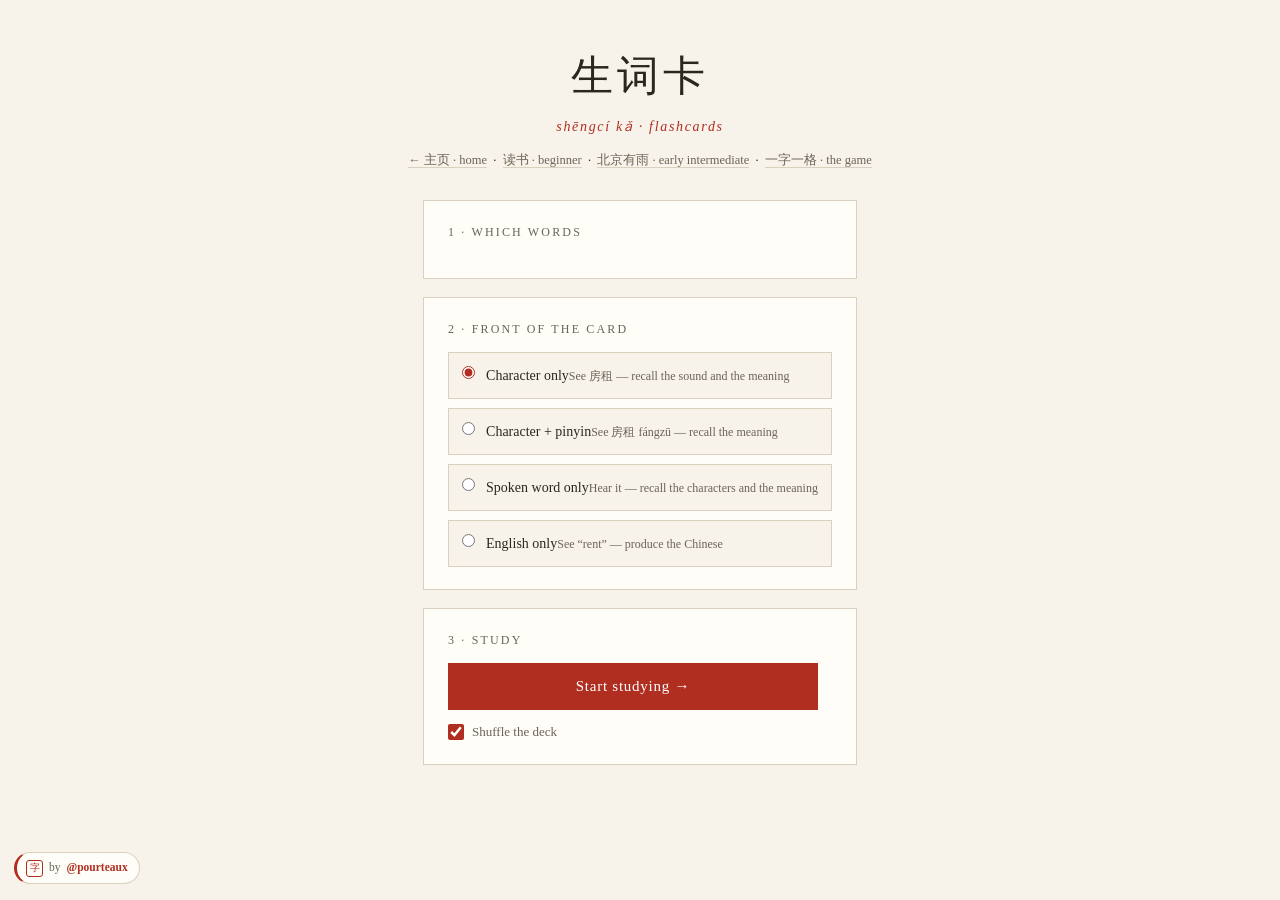
==== cards-template.html @ 90a9c05f "Add CLAUDE.md and missing source files; remove stale pages" ====
<!DOCTYPE html>
<html lang="zh-CN">
<head>
<meta charset="UTF-8">
<meta name="viewport" content="width=device-width, initial-scale=1.0">
<meta name="color-scheme" content="only light">
<meta name="theme-color" content="#f7f3ea">
<title>生词卡 · Flashcards — 一字一世界</title>
<meta name="description" content="Flashcards for the 1,000 essential words of modern Chinese life. Filter by level or starred words, and choose what goes on the front of the card.">
<link rel="icon" href="favicon.ico" sizes="any">
<link rel="icon" type="image/png" sizes="32x32" href="favicon-32x32.png">
<link rel="apple-touch-icon" sizes="180x180" href="apple-touch-icon.png">
<style>
:root{
  color-scheme: only light;
  --paper:#f7f3ea; --paper-deep:#efe9db; --ink:#2b2620; --ink-soft:#6b6357;
  --seal:#b02e20; --seal-soft:#c9553f; --jade:#3e6b5a; --jade-soft:#5d8a77; --indigo:#3d4d6b;
  --line:#d9d0bf; --card:#fffdf8; --gold:#e0a92b;
}
*{margin:0;padding:0;box-sizing:border-box}
html{background:#f7f3ea !important}
body{
  background:#f7f3ea !important; color:#2b2620 !important;
  font-family:Georgia,'Times New Roman',serif; line-height:1.55;
  min-height:100vh; display:flex; flex-direction:column;
}
.hanzi{font-family:'Kaiti SC','KaiTi','STKaiti','Kaiti TC','Noto Serif SC',serif}

header{max-width:760px;margin:0 auto;padding:44px 22px 4px;text-align:center}
h1{font-size:clamp(30px,6vw,42px);font-weight:400;letter-spacing:.1em}
.brand-pinyin{display:block;color:var(--seal);font-style:italic;font-size:14px;letter-spacing:.12em;margin-top:7px}
.navlinks{margin-top:13px;font-size:12.5px}
.navlinks a{color:var(--ink-soft);text-decoration:none;border-bottom:1px solid var(--line)}
.navlinks a:hover{color:var(--seal);border-color:var(--seal)}

/* ---------- setup ---------- */
#setup{max-width:620px;margin:0 auto;padding:26px 22px 60px}
.panel{background:var(--card);border:1px solid var(--line);padding:22px 24px;margin-bottom:18px}
.panel h2{font-size:12px;letter-spacing:.18em;text-transform:uppercase;color:var(--ink-soft);font-weight:400;margin-bottom:14px}
.chips{display:flex;flex-wrap:wrap;gap:8px}
.chip{
  font-family:inherit;font-size:13px;cursor:pointer;padding:8px 14px;
  background:var(--paper);border:1px solid var(--line);color:var(--ink);transition:all .13s;
  display:flex;align-items:center;gap:7px;
}
.chip:hover{border-color:var(--seal-soft);color:var(--seal)}
.chip.on{background:var(--seal);border-color:var(--seal);color:#fff}
.chip .n{font-size:11px;opacity:.7}
.chip.gold.on{background:var(--gold);border-color:var(--gold)}
.chip:disabled{opacity:.4;cursor:default}
.chip:disabled:hover{border-color:var(--line);color:var(--ink)}

.opt{display:flex;flex-direction:column;gap:9px}
.opt label{
  display:flex;align-items:flex-start;gap:11px;cursor:pointer;padding:10px 13px;
  border:1px solid var(--line);background:var(--paper);transition:all .13s;
}
.opt label:hover{border-color:var(--seal-soft)}
.opt label.on{border-color:var(--seal);background:#fbeeec}
.opt input{margin-top:3px;accent-color:var(--seal);flex:none}
.opt .lab{font-size:14px}
.opt .sub{font-size:12px;color:var(--ink-soft);margin-top:2px}

.startrow{display:flex;align-items:center;gap:14px;flex-wrap:wrap}
#startBtn{
  flex:1;min-width:200px;background:var(--seal);color:#fff;border:none;font-family:inherit;
  font-size:15px;letter-spacing:.05em;padding:15px 20px;cursor:pointer;transition:background .14s;
}
#startBtn:hover{background:var(--seal-soft)}
#startBtn:disabled{background:var(--line);color:var(--ink-soft);cursor:default}
#deckCount{font-size:13px;color:var(--ink-soft)}
#deckCount b{color:var(--seal);font-size:17px}
.shufflerow{display:flex;align-items:center;gap:8px;font-size:13px;color:var(--ink-soft);margin-top:12px}
.shufflerow input{accent-color:var(--seal);width:16px;height:16px}

/* ---------- study ---------- */
#study{display:none;flex:1;flex-direction:column;padding:14px 20px 30px}
#study.on{display:flex}
.studybar{
  max-width:620px;width:100%;margin:0 auto 16px;display:flex;align-items:center;
  justify-content:space-between;gap:12px;font-size:12px;color:var(--ink-soft);
}
.studybar .prog{letter-spacing:.1em;text-transform:uppercase}
.studybar .prog b{color:var(--seal);font-size:15px;letter-spacing:0}
.studybar button{
  font-family:inherit;font-size:12px;background:none;border:1px solid var(--line);
  color:var(--ink-soft);padding:6px 12px;cursor:pointer;transition:all .13s;
}
.studybar button:hover{border-color:var(--seal);color:var(--seal)}
.pbar{max-width:620px;width:100%;margin:0 auto 22px;height:3px;background:var(--paper-deep)}
.pbar span{display:block;height:100%;background:var(--seal);width:0;transition:width .25s}

.cardwrap{flex:1;display:flex;align-items:center;justify-content:center;padding:4px 0 20px}
.flashcard{
  width:min(560px,100%);min-height:min(380px,52vh);
  background:var(--card);border:1px solid var(--line);border-top:3px solid var(--seal);
  box-shadow:0 10px 34px rgba(43,38,32,.13);
  display:flex;flex-direction:column;align-items:center;justify-content:center;
  padding:34px 30px;cursor:pointer;position:relative;text-align:center;
}
.flashcard.flipped{border-top-color:var(--jade)}
.flashcard .side-tag{
  position:absolute;top:12px;left:16px;font-size:9.5px;letter-spacing:.16em;
  text-transform:uppercase;color:#b0a795;
}
.flashcard .star{
  position:absolute;top:10px;right:12px;
  width:32px;height:32px;border-radius:50%;border:1px solid var(--line);
  background:var(--card);color:#c3b9a5;cursor:pointer;font-size:14px;
  display:flex;align-items:center;justify-content:center;transition:all .12s;padding:0;
}
.flashcard .star:hover{border-color:var(--gold);color:var(--gold);background:#fdf6e6}
.flashcard .star.on{background:var(--gold);border-color:var(--gold);color:#fff}

.fc-hz{font-size:clamp(56px,15vw,104px);line-height:1.15;letter-spacing:.04em}
.fc-py{color:var(--seal);font-style:italic;font-size:clamp(19px,4vw,26px);margin-top:12px}
.fc-def{font-size:clamp(17px,3.4vw,21px);color:var(--ink);margin-top:16px;max-width:34ch}
.fc-lv{font-size:10px;letter-spacing:.14em;text-transform:uppercase;color:#b0a795;margin-top:16px}
.fc-audio{
  width:88px;height:88px;border-radius:50%;border:2px solid var(--seal-soft);
  background:var(--card);color:var(--seal);cursor:pointer;font-size:34px;
  display:flex;align-items:center;justify-content:center;transition:all .14s;padding:0;
}
.fc-audio:hover{background:var(--seal);color:#fff}
.fc-hint{font-size:12.5px;color:var(--ink-soft);font-style:italic;margin-top:22px}
.fc-replay{
  margin-top:14px;font-family:inherit;font-size:12.5px;background:var(--card);
  border:1px solid var(--line);color:var(--seal);padding:7px 14px;cursor:pointer;transition:all .13s;
}
.fc-replay:hover{background:var(--seal);color:#fff;border-color:var(--seal)}

.answers{max-width:560px;width:100%;margin:0 auto;display:flex;gap:10px}
.answers button{
  flex:1;font-family:inherit;font-size:14px;padding:14px 12px;border:none;cursor:pointer;transition:all .13s;
}
.answers .again{background:var(--card);color:var(--seal);border:1px solid var(--seal-soft) !important}
.answers .again:hover{background:var(--seal);color:#fff}
.answers .got{background:var(--jade);color:#fff}
.answers .got:hover{background:var(--jade-soft)}
.answers .kb{display:block;font-size:10px;opacity:.75;margin-top:2px;letter-spacing:.06em}
.answers.hidden{visibility:hidden}

/* ---------- done ---------- */
#done{display:none;max-width:520px;margin:40px auto;padding:0 22px;text-align:center}
#done.on{display:block}
#done .seal{width:80px;height:80px;border:3px solid var(--jade);color:var(--jade);
  display:flex;align-items:center;justify-content:center;font-size:34px;margin:0 auto 18px}
#done h2{font-weight:400;font-size:26px;letter-spacing:.08em;margin-bottom:6px}
#done .sub{color:var(--ink-soft);font-size:13.5px;font-style:italic;margin-bottom:22px}
#done .stats{display:flex;gap:12px;margin-bottom:24px}
#done .stat{flex:1;padding:14px 8px;background:var(--card);border:1px solid var(--line)}
#done .stat b{display:block;font-size:24px;color:var(--jade);line-height:1}
#done .stat span{font-size:9.5px;letter-spacing:.1em;text-transform:uppercase;color:var(--ink-soft)}
#done .acts{display:flex;gap:10px;flex-wrap:wrap;justify-content:center}
#done button{font-family:inherit;font-size:13.5px;padding:11px 20px;cursor:pointer;border:none}
#againBtn{background:var(--seal);color:#fff}
#missedBtn{background:var(--gold);color:#fff}
#newDeckBtn{background:var(--card);color:var(--ink-soft);border:1px solid var(--line) !important}

#credit-badge{
  position:fixed;left:14px;bottom:16px;z-index:52;
  display:flex;align-items:center;gap:6px;padding:6px 11px 6px 9px;
  background:var(--card);border:1px solid var(--line);border-left:3px solid var(--seal);
  border-radius:20px;font-size:11.5px;color:var(--ink-soft);text-decoration:none;
}
#credit-badge .cb-seal{width:17px;height:17px;flex:none;border:1.5px solid var(--seal);color:var(--seal);border-radius:3px;display:flex;align-items:center;justify-content:center;font-size:10px}
#credit-badge b{color:var(--seal)}
@media (max-width:700px){ #credit-badge{display:none} }
.no-tts .needs-tts{display:none}
</style>
</head>
<body>

<header>
  <h1 class="hanzi">生词卡</h1>
  <span class="brand-pinyin">shēngcí kǎ · flashcards</span>
  <p class="navlinks">
    <a href="index.html">← 主页 · home</a> &nbsp;·&nbsp;
    <a href="read.html">读书 · beginner</a> &nbsp;·&nbsp;
    <a href="intermediate.html">北京有雨 · early intermediate</a> &nbsp;·&nbsp;
    <a href="game.html">一字一格 · the game</a>
  </p>
</header>

<!-- ================= SETUP ================= -->
<div id="setup">
  <div class="panel">
    <h2>1 · Which words</h2>
    <div class="chips" id="filterChips"></div>
  </div>

  <div class="panel">
    <h2>2 · Front of the card</h2>
    <div class="opt" id="frontOpts">
      <label data-mode="hz"><input type="radio" name="front" value="hz" checked>
        <span><span class="lab">Character only</span><span class="sub">See 房租 — recall the sound and the meaning</span></span></label>
      <label data-mode="hzpy"><input type="radio" name="front" value="hzpy">
        <span><span class="lab">Character + pinyin</span><span class="sub">See 房租 fángzū — recall the meaning</span></span></label>
      <label data-mode="audio" class="needs-tts"><input type="radio" name="front" value="audio">
        <span><span class="lab">Spoken word only</span><span class="sub">Hear it — recall the characters and the meaning</span></span></label>
      <label data-mode="en"><input type="radio" name="front" value="en">
        <span><span class="lab">English only</span><span class="sub">See “rent” — produce the Chinese</span></span></label>
    </div>
  </div>

  <div class="panel">
    <h2>3 · Study</h2>
    <div class="startrow">
      <button id="startBtn">Start studying →</button>
      <span id="deckCount"></span>
    </div>
    <div class="shufflerow"><input type="checkbox" id="shuffleChk" checked><label for="shuffleChk">Shuffle the deck</label></div>
  </div>
</div>

<!-- ================= STUDY ================= -->
<div id="study">
  <div class="studybar">
    <span class="prog"><b id="pNow">0</b> / <span id="pTotal">0</span> &nbsp;·&nbsp; <span id="pGot">0</span> got it</span>
    <button id="quitBtn">✕ End session</button>
  </div>
  <div class="pbar"><span id="pFill"></span></div>

  <div class="cardwrap">
    <div class="flashcard" id="card">
      <span class="side-tag" id="sideTag">Front</span>
      <button class="star" id="cardStar" aria-label="Star this word">★</button>
      <div id="cardBody"></div>
    </div>
  </div>

  <div class="answers hidden" id="answers">
    <button class="again" id="againCard">✗ 还不会<span class="kb">not yet · ␣</span></button>
    <button class="got" id="gotCard">✓ 会了<span class="kb">got it · ↵</span></button>
  </div>
</div>

<!-- ================= DONE ================= -->
<div id="done">
  <div class="seal hanzi">完</div>
  <h2 class="hanzi">这一轮完了</h2>
  <div class="sub">zhè yì lún wán le — round complete</div>
  <div class="stats">
    <div class="stat"><b id="dGot">0</b><span>got it</span></div>
    <div class="stat"><b id="dMissed">0</b><span>not yet</span></div>
    <div class="stat"><b id="dStarred">0</b><span>starred</span></div>
  </div>
  <div class="acts">
    <button id="missedBtn">Drill the ones I missed</button>
    <button id="againBtn">Same deck again</button>
    <button id="newDeckBtn">Choose different words</button>
  </div>
</div>

<a id="credit-badge" href="https://x.com/pourteaux" target="_blank" rel="noopener">
  <span class="cb-seal hanzi">字</span> by <b>@pourteaux</b>
</a>

<script>
__DATA__
</script>
<script>
__STORE__
</script>
<script>
(function(){
const $=s=>document.querySelector(s);

/* ---------- audio ---------- */
let ttsVoices=[];
let ttsRate=parseFloat(localStorage.getItem('manmandu-rate')||'0.92')||0.92;
let ttsVoiceName=null;
try{ ttsVoiceName=localStorage.getItem('manmandu-voice-name'); }catch(e){}
function voiceScore(v){
  let s=0; const lang=(v.lang||'').toLowerCase();
  if(lang.startsWith('zh')) s+=100; else return -1;
  if(lang==='zh-cn') s+=20;
  if(!v.localService) s+=15;
  if(/google/i.test(v.name)) s+=12;
  if(/neural|natural|enhanced|premium|online|wavenet/i.test(v.name)) s+=10;
  return s;
}
function bestVoices(){ return ttsVoices.map(v=>({v,s:voiceScore(v)})).filter(x=>x.s>=0).sort((a,b)=>b.s-a.s).map(x=>x.v); }
function loadVoices(){ try{ ttsVoices=window.speechSynthesis.getVoices()||[]; }catch(e){} }
if('speechSynthesis' in window){ loadVoices(); window.speechSynthesis.onvoiceschanged=loadVoices; }
else{ document.documentElement.classList.add('no-tts'); }
function speak(text){
  if(!text || !('speechSynthesis' in window)) return;
  try{ window.speechSynthesis.cancel(); }catch(e){}
  try{
    const u=new SpeechSynthesisUtterance(text);
    u.lang='zh-CN'; u.rate=ttsRate;
    try{
      const chosen=ttsVoices.find(v=>v.name===ttsVoiceName);
      const v=chosen || bestVoices()[0] || ttsVoices.find(v=>v.lang && v.lang.toLowerCase().startsWith('zh'));
      if(v) u.voice=v;
    }catch(e){}
    window.speechSynthesis.speak(u);
  }catch(e){}
}

/* ---------- filters ---------- */
const ALL=Object.keys(VOCAB).filter(w=>VOCAB[w].l!=='name');
const FILTERS=[
  {id:'all',    label:'All words',   test:w=>true},
  {id:'HSK 1',  label:'HSK 1',       test:w=>VOCAB[w].l==='HSK 1'||VOCAB[w].l==='bonus'},
  {id:'HSK 2',  label:'HSK 2',       test:w=>VOCAB[w].l==='HSK 2'},
  {id:'HSK 3',  label:'HSK 3',       test:w=>VOCAB[w].l==='HSK 3'},
  {id:'essential', label:'Essentials', test:w=>VOCAB[w].l==='essential'},
  {id:'starred', label:'★ Starred',  test:w=>YZYG.isStarred(w), gold:true},
  {id:'seen',   label:'Words I’ve read', test:w=>YZYG.isSeen(w)},
  {id:'unknown',label:'Not yet known',   test:w=>!YZYG.isKnown(w)}
];
let activeFilter='all';

function deckFor(id){
  const f=FILTERS.find(x=>x.id===id);
  return ALL.filter(f.test);
}
function renderChips(){
  const box=$('#filterChips');
  box.innerHTML=FILTERS.map(f=>{
    const n=deckFor(f.id).length;
    return `<button class="chip${f.gold?' gold':''}${activeFilter===f.id?' on':''}" data-f="${f.id}"${n?'':' disabled'}>`+
           `${f.label}<span class="n">${n}</span></button>`;
  }).join('');
  updateDeckCount();
}
$('#filterChips').addEventListener('click',e=>{
  const c=e.target.closest('.chip'); if(!c||c.disabled) return;
  activeFilter=c.dataset.f;
  renderChips();
});
function updateDeckCount(){
  const n=deckFor(activeFilter).length;
  $('#deckCount').innerHTML=n?`<b>${n}</b> card${n===1?'':'s'} in this deck`:'nothing to study here yet';
  $('#startBtn').disabled=!n;
}

/* front-side mode */
let frontMode='hz';
function paintFrontOpts(){
  document.querySelectorAll('#frontOpts label').forEach(l=>l.classList.toggle('on', l.dataset.mode===frontMode));
}
$('#frontOpts').addEventListener('change',e=>{ frontMode=e.target.value; paintFrontOpts(); });
paintFrontOpts();

/* ---------- session ---------- */
let deck=[], idx=0, flipped=false, got=0, missed=[], starsAdded=0;

function shuffle(a){ for(let i=a.length-1;i>0;i--){ const j=Math.floor(Math.random()*(i+1)); [a[i],a[j]]=[a[j],a[i]]; } return a; }

function startSession(words){
  deck=words.slice();
  if($('#shuffleChk').checked) shuffle(deck);
  idx=0; got=0; missed=[]; starsAdded=0;
  $('#setup').style.display='none';
  $('#done').classList.remove('on');
  $('#study').classList.add('on');
  $('#pTotal').textContent=deck.length;
  showCard();
}
$('#startBtn').addEventListener('click',()=>startSession(deckFor(activeFilter)));

function showCard(){
  if(idx>=deck.length){ finish(); return; }
  flipped=false;
  const w=deck[idx], v=VOCAB[w];
  $('#pNow').textContent=idx+1;
  $('#pGot').textContent=got;
  $('#pFill').style.width=(idx/deck.length*100)+'%';
  $('#sideTag').textContent='Front';
  $('#card').classList.remove('flipped');
  $('#answers').classList.add('hidden');
  const star=$('#cardStar');
  star.classList.toggle('on', YZYG.isStarred(w));
  star.dataset.w=w;

  const body=$('#cardBody');
  if(frontMode==='hz'){
    body.innerHTML=`<div class="fc-hz hanzi">${w}</div><div class="fc-hint">tap to reveal</div>`;
  }else if(frontMode==='hzpy'){
    body.innerHTML=`<div class="fc-hz hanzi">${w}</div><div class="fc-py">${v.p}</div><div class="fc-hint">tap to reveal</div>`;
  }else if(frontMode==='audio'){
    body.innerHTML=`<button class="fc-audio" id="playFront" aria-label="Play the word">🔊</button>`+
                   `<button class="fc-replay" id="replayFront">play again</button>`+
                   `<div class="fc-hint">listen, then tap the card to reveal</div>`;
    speak(w);
  }else{
    body.innerHTML=`<div class="fc-def" style="font-size:clamp(24px,5vw,34px)">${v.d}</div><div class="fc-hint">say it in Chinese, then tap to reveal</div>`;
  }
}

function flip(){
  if(flipped) return;
  flipped=true;
  const w=deck[idx], v=VOCAB[w];
  $('#sideTag').textContent='Back';
  $('#card').classList.add('flipped');
  $('#cardBody').innerHTML=
    `<div class="fc-hz hanzi">${w}</div>`+
    `<div class="fc-py">${v.p}</div>`+
    `<div class="fc-def">${v.d}</div>`+
    `<div class="fc-lv">${v.l}</div>`+
    `<button class="fc-replay needs-tts" id="replayBack">🔊 hear it again</button>`;
  $('#answers').classList.remove('hidden');
  if(frontMode!=='audio') speak(w);
}

$('#card').addEventListener('click',e=>{
  if(e.target.closest('.star')) return;                 // starring must not flip
  if(e.target.closest('#playFront')||e.target.closest('#replayFront')){ speak(deck[idx]); return; }
  if(e.target.closest('#replayBack')){ speak(deck[idx]); return; }
  flip();
});
$('#cardStar').addEventListener('click',e=>{
  const w=e.currentTarget.dataset.w;
  const on=YZYG.toggleStar(w);
  e.currentTarget.classList.toggle('on',on);
  if(on) starsAdded++;
});

function answer(ok){
  if(!flipped) return;
  const w=deck[idx];
  if(ok){ got++; YZYG.markKnown(w); }
  else { missed.push(w); YZYG.unmarkKnown(w); }
  idx++;
  showCard();
}
$('#gotCard').addEventListener('click',()=>answer(true));
$('#againCard').addEventListener('click',()=>answer(false));

document.addEventListener('keydown',e=>{
  if(!$('#study').classList.contains('on')) return;
  if(e.key===' '){ e.preventDefault(); flipped?answer(false):flip(); }
  else if(e.key==='Enter'){ e.preventDefault(); flipped?answer(true):flip(); }
  else if(e.key.toLowerCase()==='r'){ e.preventDefault(); speak(deck[idx]); }
  else if(e.key.toLowerCase()==='s'){ e.preventDefault(); $('#cardStar').click(); }
});

function finish(){
  $('#study').classList.remove('on');
  $('#done').classList.add('on');
  $('#dGot').textContent=got;
  $('#dMissed').textContent=missed.length;
  $('#dStarred').textContent=starsAdded;
  $('#missedBtn').style.display=missed.length?'':'none';
}
$('#quitBtn').addEventListener('click',()=>{ finish(); });
$('#missedBtn').addEventListener('click',()=>startSession(missed));
$('#againBtn').addEventListener('click',()=>startSession(deck));
$('#newDeckBtn').addEventListener('click',()=>{
  $('#done').classList.remove('on');
  $('#study').classList.remove('on');
  $('#setup').style.display='';
  renderChips();
});

/* a deck can be handed over from a reader's word drawer */
(function(){
  const params=new URLSearchParams(location.search);
  if(params.get('custom')==='1'){
    try{
      const raw=localStorage.getItem('yzyg-custom-set');
      if(raw){
        const parsed=JSON.parse(raw);
        const words=(parsed.words||[]).filter(w=>VOCAB[w]);
        if(words.length){ renderChips(); startSession(words); return; }
      }
    }catch(e){}
  }
  renderChips();
})();

YZYG.onChange(()=>{ if($('#setup').style.display!=='none') renderChips(); });
})();
</script>
</body>
</html>
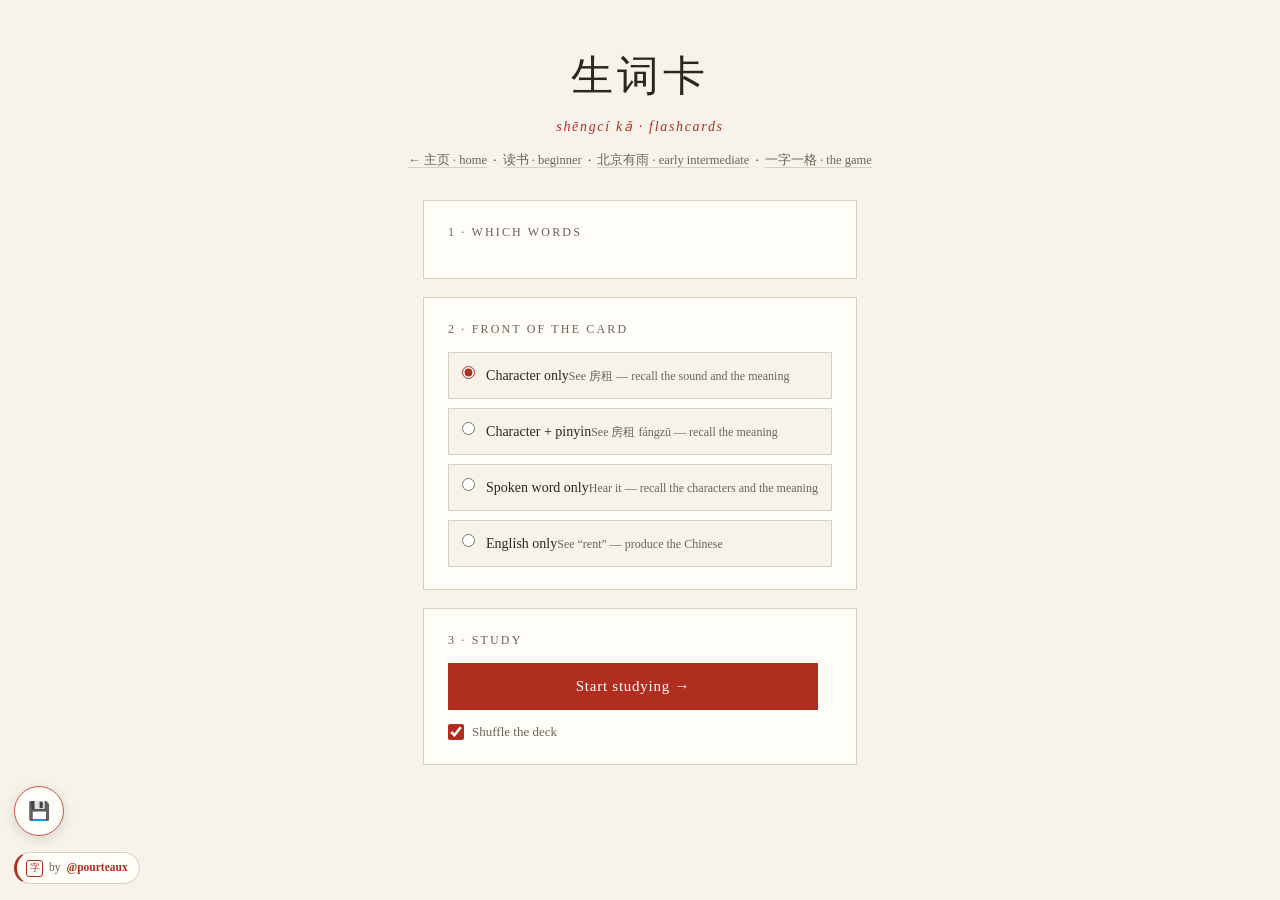
==== commit 00aaf8a0: "Add flashcard star-missed action and standalone save/transfer circle Flashcards: after a round, "Sta" ====
--- a/cards-template.html
+++ b/cards-template.html
@@ -155,6 +155,8 @@
 #done button{font-family:inherit;font-size:13.5px;padding:11px 20px;cursor:pointer;border:none}
 #againBtn{background:var(--seal);color:#fff}
 #missedBtn{background:var(--gold);color:#fff}
+#starMissedBtn{background:var(--card);color:var(--gold);border:1px solid var(--gold) !important}
+#starMissedBtn:disabled{opacity:.55;cursor:default}
 #newDeckBtn{background:var(--card);color:var(--ink-soft);border:1px solid var(--line) !important}
 
 #credit-badge{
@@ -167,6 +169,38 @@
 #credit-badge b{color:var(--seal)}
 @media (max-width:700px){ #credit-badge{display:none} }
 .no-tts .needs-tts{display:none}
+
+/* ---- save & transfer ---- */
+#save-btn{
+  position:fixed;left:14px;bottom:64px;z-index:110;width:50px;height:50px;border-radius:50%;
+  background:var(--card);color:var(--seal);border:1.5px solid var(--seal-soft);cursor:pointer;font-size:18px;
+  box-shadow:0 3px 12px rgba(43,38,32,.15);transition:transform .15s,background .15s,color .15s;
+  display:flex;align-items:center;justify-content:center;padding:0;
+}
+#save-btn:hover{transform:scale(1.07);background:var(--seal);color:#fff;border-color:var(--seal)}
+#save-scrim{position:fixed;inset:0;background:rgba(43,38,32,.3);z-index:106;opacity:0;pointer-events:none;transition:opacity .2s}
+#save-scrim.on{opacity:1;pointer-events:auto}
+#savePanel{
+  position:fixed;left:14px;bottom:122px;z-index:111;width:min(320px,calc(100vw - 28px));
+  background:var(--card);border:1px solid var(--line);box-shadow:0 10px 34px rgba(43,38,32,.22);
+  opacity:0;pointer-events:none;transform:translateY(8px);transition:opacity .16s,transform .16s;
+}
+#savePanel.open{opacity:1;pointer-events:auto;transform:translateY(0)}
+#savePanel .sp-head{padding:14px 40px 4px 18px;position:relative}
+#savePanel .sp-close{position:absolute;right:12px;top:12px;background:none;border:none;font-size:16px;color:var(--ink-soft);cursor:pointer}
+#dr-backup{padding:16px 18px}
+.bk-head{font-size:12px;letter-spacing:.14em;text-transform:uppercase;color:var(--ink-soft);margin-bottom:10px}
+.bk-head .hanzi{color:var(--seal);font-size:14px;letter-spacing:0}
+.bk-stats{font-size:12px;color:var(--ink-soft);margin-bottom:12px}
+.bk-stats b{color:var(--seal);font-size:14px}
+.bk-row{display:flex;gap:8px;margin-bottom:8px}
+#dr-backup button{
+  flex:1;font-family:inherit;font-size:12px;background:var(--paper);
+  border:1px solid var(--line);color:var(--ink-soft);padding:9px 10px;cursor:pointer;transition:all .13s;
+}
+#dr-backup button:hover{border-color:var(--seal);color:var(--seal);background:#fbeeec}
+.bk-note{font-size:11.5px;color:var(--ink-soft);font-style:italic;line-height:1.45;margin-top:4px}
+@media (max-width:700px){ #save-btn{bottom:16px} #savePanel{bottom:74px} }
 </style>
 </head>
 <body>
@@ -247,6 +281,7 @@
   </div>
   <div class="acts">
     <button id="missedBtn">Drill the ones I missed</button>
+    <button id="starMissedBtn">★ Star the ones I missed</button>
     <button id="againBtn">Same deck again</button>
     <button id="newDeckBtn">Choose different words</button>
   </div>
@@ -255,12 +290,115 @@
 <a id="credit-badge" href="https://x.com/pourteaux" target="_blank" rel="noopener">
   <span class="cb-seal hanzi">字</span> by <b>@pourteaux</b>
 </a>
+
+<button id="save-btn" title="Save &amp; transfer progress">💾</button>
+<div id="save-scrim"></div>
+<div id="savePanel">
+  <div class="sp-head"><button class="sp-close" id="save-close">✕</button></div>
+  <div id="dr-backup">
+    <div class="bk-head"><span class="hanzi">存档</span> · Save &amp; transfer progress</div>
+    <div class="bk-stats" id="bkStats"></div>
+    <div class="bk-row">
+      <button id="bkDownload">⤓ Download backup file</button>
+      <button id="bkCode">⧉ Copy transfer code</button>
+    </div>
+    <div class="bk-row">
+      <button id="bkRestore">⤒ Restore from file or code</button>
+    </div>
+    <input type="file" id="bkFile" accept="application/json,.json" style="display:none">
+    <div class="bk-note" id="bkNote">Your stars and known words live in this browser only. Back them up to move to another device.</div>
+  </div>
+</div>
 
 <script>
 __DATA__
 </script>
 <script>
 __STORE__
+</script>
+<script>
+/* ---------- save / transfer panel ---------- */
+(function(){
+  const $=s=>document.querySelector(s);
+  const panel=$('#savePanel'), scrim=$('#save-scrim');
+  function openSave(){ panel.classList.add('open'); scrim.classList.add('on'); }
+  function closeSave(){ panel.classList.remove('open'); scrim.classList.remove('on'); }
+  $('#save-btn').addEventListener('click',openSave);
+  $('#save-close').addEventListener('click',closeSave);
+  $('#save-scrim').addEventListener('click',closeSave);
+
+  const note=$('#bkNote'), stats=$('#bkStats');
+  const DEFAULT_NOTE='Your stars and known words live in this browser only. Back them up to move to another device.';
+
+  function refresh(){
+    if(stats) stats.innerHTML=
+      `<b>${YZYG.starCount()}</b> starred &nbsp;·&nbsp; <b>${YZYG.knownCount()}</b> known &nbsp;·&nbsp; <b>${YZYG.seenCount()}</b> read`;
+  }
+  refresh();
+  YZYG.onChange(refresh);
+
+  let noteTimer=null;
+  function say(msg,ms=4000){
+    clearTimeout(noteTimer);
+    note.textContent=msg;
+    noteTimer=setTimeout(()=>{ note.textContent=DEFAULT_NOTE; },ms);
+  }
+
+  $('#bkDownload').addEventListener('click',()=>{
+    const data=YZYG.exportData();
+    const blob=new Blob([JSON.stringify(data,null,1)],{type:'application/json'});
+    const url=URL.createObjectURL(blob);
+    const a=document.createElement('a');
+    const d=new Date().toISOString().slice(0,10);
+    a.href=url; a.download=`yizi-progress-${d}.json`;
+    document.body.appendChild(a); a.click(); a.remove();
+    setTimeout(()=>URL.revokeObjectURL(url),1000);
+    say('Saved. Keep the file somewhere safe — you can restore it on any device.');
+  });
+
+  $('#bkCode').addEventListener('click',async ()=>{
+    const code=YZYG.exportCode();
+    try{
+      await navigator.clipboard.writeText(code);
+      say('Transfer code copied. Paste it into Restore on your other device.');
+    }catch(e){
+      window.prompt('Copy your transfer code:', code);
+    }
+  });
+
+  $('#bkRestore').addEventListener('click',()=>{
+    const code=window.prompt(
+      'Paste a transfer code to restore your progress.\n\n' +
+      'Leave this empty and press OK to pick a backup file instead.');
+    if(code===null) return;
+    if(!code.trim()){ $('#bkFile').click(); return; }
+    try{
+      const r=YZYG.importCode(code);
+      say(`Restored — ${r.stars} starred, ${r.known} known, ${r.seen} read.`,6000);
+      setTimeout(()=>location.reload(),1200);
+    }catch(e){
+      say('That code could not be read. Check it was copied in full.',6000);
+    }
+  });
+
+  $('#bkFile').addEventListener('change',e=>{
+    const f=e.target.files&&e.target.files[0];
+    if(!f) return;
+    const fr=new FileReader();
+    fr.onload=()=>{
+      try{
+        const r=YZYG.importData(JSON.parse(fr.result));
+        say(`Restored — ${r.stars} starred, ${r.known} known, ${r.seen} read.`,6000);
+        setTimeout(()=>location.reload(),1200);
+      }catch(err){
+        say('That file could not be read as a backup.',6000);
+      }
+    };
+    fr.onerror=()=>say('Could not read that file.',6000);
+    fr.readAsText(f);
+    e.target.value='';
+  });
+})();
 </script>
 <script>
 (function(){
@@ -446,9 +584,21 @@
   $('#dMissed').textContent=missed.length;
   $('#dStarred').textContent=starsAdded;
   $('#missedBtn').style.display=missed.length?'':'none';
+  $('#starMissedBtn').style.display=missed.length?'':'none';
+  $('#starMissedBtn').disabled=false;
+  $('#starMissedBtn').textContent='★ Star the ones I missed';
 }
 $('#quitBtn').addEventListener('click',()=>{ finish(); });
 $('#missedBtn').addEventListener('click',()=>startSession(missed));
+$('#starMissedBtn').addEventListener('click',()=>{
+  if(!missed.length) return;
+  let added=0;
+  missed.forEach(w=>{ if(!YZYG.isStarred(w)){ YZYG.setStar(w,true); added++; } });
+  starsAdded+=added;
+  $('#dStarred').textContent=starsAdded;
+  $('#starMissedBtn').textContent=`★ Starred ${missed.length} word${missed.length===1?'':'s'}`;
+  $('#starMissedBtn').disabled=true;
+});
 $('#againBtn').addEventListener('click',()=>startSession(deck));
 $('#newDeckBtn').addEventListener('click',()=>{
   $('#done').classList.remove('on');
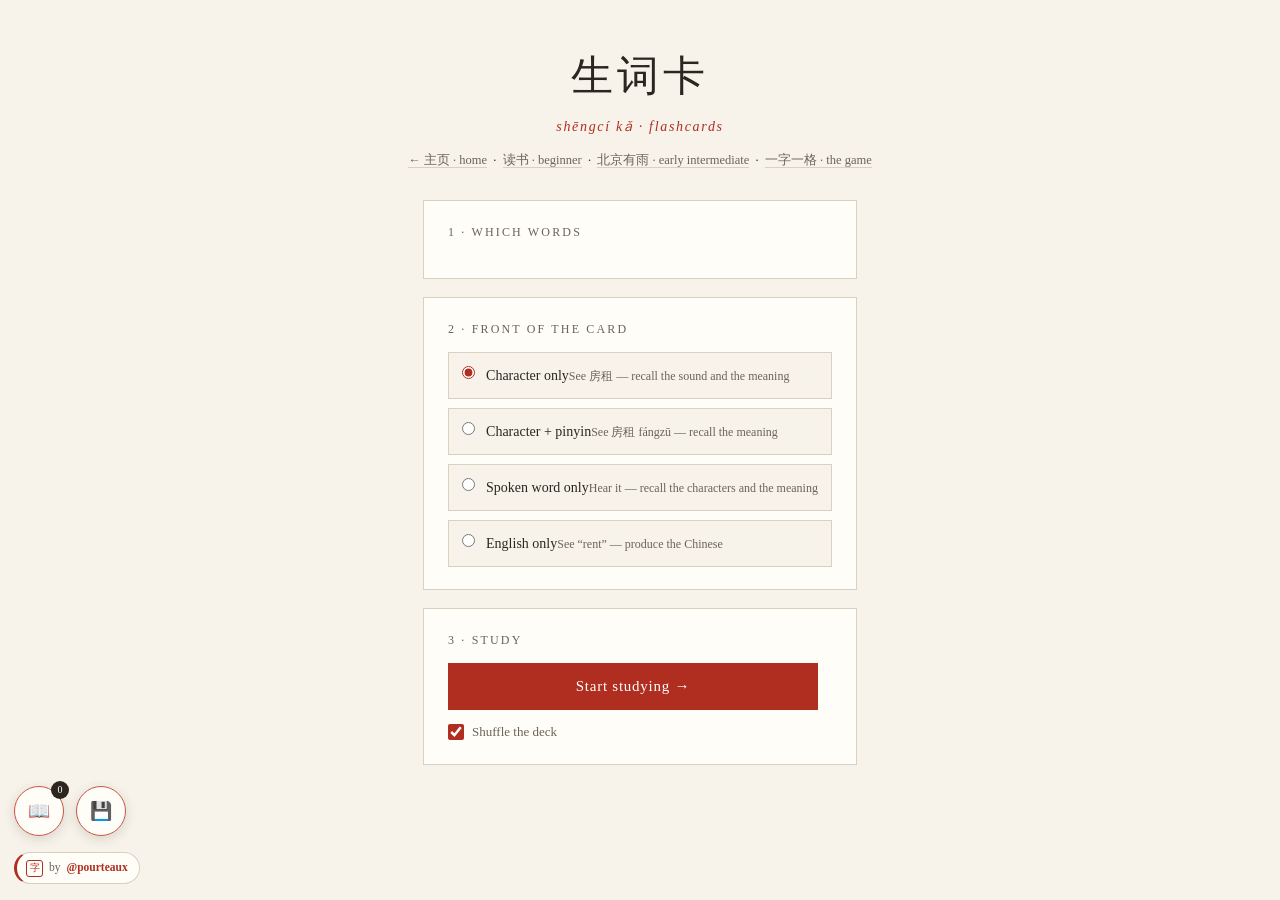
==== commit 34cd2d04: "Add site-wide vocab-list widget, restyle it next to the save widget Every page with progress data no" ====
--- a/cards-template.html
+++ b/cards-template.html
@@ -172,7 +172,7 @@
 
 /* ---- save & transfer ---- */
 #save-btn{
-  position:fixed;left:14px;bottom:64px;z-index:110;width:50px;height:50px;border-radius:50%;
+  position:fixed;left:76px;bottom:64px;z-index:110;width:50px;height:50px;border-radius:50%;
   background:var(--card);color:var(--seal);border:1.5px solid var(--seal-soft);cursor:pointer;font-size:18px;
   box-shadow:0 3px 12px rgba(43,38,32,.15);transition:transform .15s,background .15s,color .15s;
   display:flex;align-items:center;justify-content:center;padding:0;
@@ -181,7 +181,7 @@
 #save-scrim{position:fixed;inset:0;background:rgba(43,38,32,.3);z-index:106;opacity:0;pointer-events:none;transition:opacity .2s}
 #save-scrim.on{opacity:1;pointer-events:auto}
 #savePanel{
-  position:fixed;left:14px;bottom:122px;z-index:111;width:min(320px,calc(100vw - 28px));
+  position:fixed;left:76px;bottom:122px;z-index:111;width:min(320px,calc(100vw - 28px));
   background:var(--card);border:1px solid var(--line);box-shadow:0 10px 34px rgba(43,38,32,.22);
   opacity:0;pointer-events:none;transform:translateY(8px);transition:opacity .16s,transform .16s;
 }
@@ -200,7 +200,63 @@
 }
 #dr-backup button:hover{border-color:var(--seal);color:var(--seal);background:#fbeeec}
 .bk-note{font-size:11.5px;color:var(--ink-soft);font-style:italic;line-height:1.45;margin-top:4px}
-@media (max-width:700px){ #save-btn{bottom:16px} #savePanel{bottom:74px} }
+@media (max-width:700px){ #save-btn{bottom:16px} #savePanel{bottom:74px} #vocab-btn{bottom:16px} #vocabPanel{bottom:74px} }
+
+/* ---- vocab list ---- */
+#vocab-btn{
+  position:fixed;left:14px;bottom:64px;z-index:110;width:50px;height:50px;border-radius:50%;
+  background:var(--card);color:var(--seal);border:1.5px solid var(--seal-soft);cursor:pointer;font-size:18px;
+  box-shadow:0 3px 12px rgba(43,38,32,.15);transition:transform .15s,background .15s,color .15s;
+  display:flex;align-items:center;justify-content:center;padding:0;
+}
+#vocab-btn:hover{transform:scale(1.07);background:var(--seal);color:#fff;border-color:var(--seal)}
+#vocab-btn .cnt{
+  position:absolute;top:-6px;right:-6px;background:var(--ink);color:#fff;
+  font-family:Georgia,serif;font-size:10px;min-width:18px;height:18px;border-radius:9px;
+  display:flex;align-items:center;justify-content:center;padding:0 4px;line-height:1;
+}
+#vocab-scrim{position:fixed;inset:0;background:rgba(43,38,32,.3);z-index:106;opacity:0;pointer-events:none;transition:opacity .2s}
+#vocab-scrim.on{opacity:1;pointer-events:auto}
+#vocabPanel{
+  position:fixed;left:14px;bottom:122px;z-index:111;width:min(340px,calc(100vw - 28px));
+  max-height:min(64vh,460px);display:flex;flex-direction:column;
+  background:var(--card);border:1px solid var(--line);box-shadow:0 10px 34px rgba(43,38,32,.22);
+  opacity:0;pointer-events:none;transform:translateY(8px);transition:opacity .16s,transform .16s;
+}
+#vocabPanel.open{opacity:1;pointer-events:auto;transform:translateY(0)}
+#vocabPanel .sp-head{padding:14px 40px 6px 18px;position:relative;flex:none}
+#vocabPanel .sp-head h2{font-weight:400;font-size:14px;letter-spacing:.05em}
+#vocabPanel .sp-head .sp-sub{font-size:11px;color:var(--ink-soft);margin-top:3px}
+#vocabPanel .sp-close{position:absolute;right:12px;top:12px;background:none;border:none;font-size:16px;color:var(--ink-soft);cursor:pointer}
+#vocab-search{margin:0 18px 8px;padding:8px 10px;font-family:inherit;font-size:12.5px;border:1px solid var(--line);background:var(--paper);color:var(--ink);flex:none}
+#vocab-filter{padding:0 18px 8px;display:flex;align-items:center;gap:8px;flex:none}
+#vocabStarToggle{font-family:inherit;font-size:11px;cursor:pointer;background:var(--card);border:1px solid var(--line);color:var(--ink-soft);padding:5px 10px;transition:all .13s}
+#vocabStarToggle:hover{border-color:#e0a92b;color:#e0a92b}
+#vocabStarToggle.on{background:#e0a92b;border-color:#e0a92b;color:#fff}
+#vocab-count{font-size:11px;color:var(--ink-soft)}
+#vocab-jump{padding:0 18px 10px;display:flex;gap:8px;flex:none}
+#vocab-jump button{
+  flex:1;font-family:inherit;font-size:11.5px;background:var(--paper);
+  border:1px solid var(--line);color:var(--ink-soft);padding:8px 10px;cursor:pointer;transition:all .13s;
+}
+#vocab-jump button:hover{border-color:var(--seal);color:var(--seal);background:#fbeeec}
+#vocab-jump button:disabled{opacity:.5;cursor:default}
+#vocabList{flex:1;overflow-y:auto;padding:2px 18px 14px}
+#vocabList .dr-item{display:flex;align-items:baseline;gap:8px;padding:6px 0;border-bottom:1px solid #f1ece1;font-size:13px}
+#vocabList .dr-item .hz{font-size:17px;min-width:54px}
+#vocabList .dr-item .py{color:var(--seal);font-style:italic;min-width:66px;font-size:12px}
+#vocabList .dr-item .df{color:var(--ink-soft);flex:1;font-size:11.5px}
+#vocabList .dr-item .lv{font-size:8.5px;letter-spacing:.1em;color:#b0a795;text-transform:uppercase;white-space:nowrap}
+#vocabList .spk{width:19px;height:19px;font-size:9px;border-color:var(--line);background:var(--card);color:var(--seal)}
+#vocabList .spk:hover{background:var(--seal);color:#fff}
+#vocabList .star{
+  display:inline-flex;align-items:center;justify-content:center;flex:none;
+  width:19px;height:19px;border-radius:50%;border:1px solid var(--line);
+  background:var(--card);color:#c3b9a5;cursor:pointer;font-size:9.5px;transition:all .12s;padding:0;
+}
+#vocabList .star:hover{border-color:#e0a92b;color:#e0a92b;background:#fdf6e6}
+#vocabList .star.on{background:#e0a92b;border-color:#e0a92b;color:#fff}
+.vocab-empty{padding:20px 0;color:var(--ink-soft);font-style:italic;font-size:12.5px}
 </style>
 </head>
 <body>
@@ -290,6 +346,25 @@
 <a id="credit-badge" href="https://x.com/pourteaux" target="_blank" rel="noopener">
   <span class="cb-seal hanzi">字</span> by <b>@pourteaux</b>
 </a>
+
+<button id="vocab-btn" title="Your word list">📖<span class="cnt" id="vocab-cnt">0</span></button>
+<div id="vocab-scrim"></div>
+<div id="vocabPanel">
+  <div class="sp-head">
+    <h2><span class="hanzi">词表</span> · Your Word List</h2>
+    <div class="sp-sub"><b id="vocab-tot">0</b> of 1,000 encountered</div>
+    <button class="sp-close" id="vocab-close">✕</button>
+  </div>
+  <input id="vocab-search" type="text" placeholder="Search hanzi, pinyin, or English…">
+  <div id="vocab-filter">
+    <button id="vocabStarToggle">★ Starred only</button>
+    <span id="vocab-count"></span>
+  </div>
+  <div id="vocab-jump">
+    <button id="vocabPlayBtn"><span class="hanzi">复习</span> Play these words →</button>
+  </div>
+  <div id="vocabList"></div>
+</div>
 
 <button id="save-btn" title="Save &amp; transfer progress">💾</button>
 <div id="save-scrim"></div>
@@ -401,6 +476,80 @@
 })();
 </script>
 <script>
+/* ---------- vocab list panel ---------- */
+(function(){
+  const $=s=>document.querySelector(s);
+  const btn=$('#vocab-btn'), panel=$('#vocabPanel'), scrim=$('#vocab-scrim'), list=$('#vocabList');
+  const search=$('#vocab-search'), starToggle=$('#vocabStarToggle');
+  const cnt=$('#vocab-cnt'), tot=$('#vocab-tot'), countEl=$('#vocab-count');
+  const ORDER=Object.keys(VOCAB);
+  let starredOnly=false;
+
+  function openPanel(){ render(); panel.classList.add('open'); scrim.classList.add('on'); }
+  function closePanel(){ panel.classList.remove('open'); scrim.classList.remove('on'); }
+  btn.addEventListener('click',openPanel);
+  $('#vocab-close').addEventListener('click',closePanel);
+  scrim.addEventListener('click',closePanel);
+
+  function updateCounts(){
+    cnt.textContent=YZYG.seenCount();
+    tot.textContent=YZYG.seenCount();
+    countEl.textContent=YZYG.starCount()?YZYG.starCount()+' starred':'';
+  }
+  updateCounts();
+  YZYG.onChange(()=>{ updateCounts(); if(panel.classList.contains('open')) render(); });
+
+  function render(){
+    const q=search.value.trim().toLowerCase();
+    let html='';
+    ORDER.forEach(w=>{
+      if(!(YZYG.isSeen(w)||YZYG.isStarred(w))) return;
+      if(starredOnly && !YZYG.isStarred(w)) return;
+      const v=VOCAB[w];
+      if(q && !(w.includes(q)||v.p.toLowerCase().includes(q)||v.d.toLowerCase().includes(q))) return;
+      html+=`<div class="dr-item"><span class="hz hanzi">${w}</span>`+
+            `<button class="spk" data-w="${w}" aria-label="Play">🔊</button>`+
+            `<button class="star${YZYG.isStarred(w)?' on':''}" data-star="${w}" aria-label="Star">★</button>`+
+            `<span class="py">${v.p}</span><span class="df">${v.d}</span><span class="lv">${v.l}</span></div>`;
+    });
+    list.innerHTML=html||`<div class="vocab-empty">${starredOnly?'No starred words yet — tap ★ on any word.':'Nothing seen yet — words you encounter anywhere on the site are collected here.'}</div>`;
+    refreshJump();
+  }
+
+  search.addEventListener('input',render);
+  starToggle.addEventListener('click',()=>{
+    starredOnly=!starredOnly;
+    starToggle.classList.toggle('on',starredOnly);
+    render();
+  });
+
+  list.addEventListener('click',e=>{
+    const s=e.target.closest('[data-star]');
+    if(s){ YZYG.toggleStar(s.dataset.star); return; }
+    const p=e.target.closest('[data-w]');
+    if(p && typeof speak==='function') speak(p.dataset.w);
+  });
+
+  function currentWords(){ return [...list.querySelectorAll('.dr-item .hz')].map(e=>e.textContent); }
+  function jumpLabel(){
+    if(starredOnly) return 'your starred words';
+    if(search.value.trim()) return '"'+search.value.trim()+'"';
+    return 'your word list';
+  }
+  function refreshJump(){
+    const n=currentWords().length;
+    const playBtn=$('#vocabPlayBtn');
+    if(playBtn) playBtn.disabled=n===0;
+  }
+  const playBtn=$('#vocabPlayBtn');
+  if(playBtn) playBtn.addEventListener('click',()=>{
+    const words=currentWords(); if(!words.length) return;
+    try{ localStorage.setItem('yzyg-custom-set', JSON.stringify({words,label:jumpLabel()})); }catch(e){}
+    location.href='game.html?custom=1';
+  });
+})();
+</script>
+<script>
 (function(){
 const $=s=>document.querySelector(s);
 
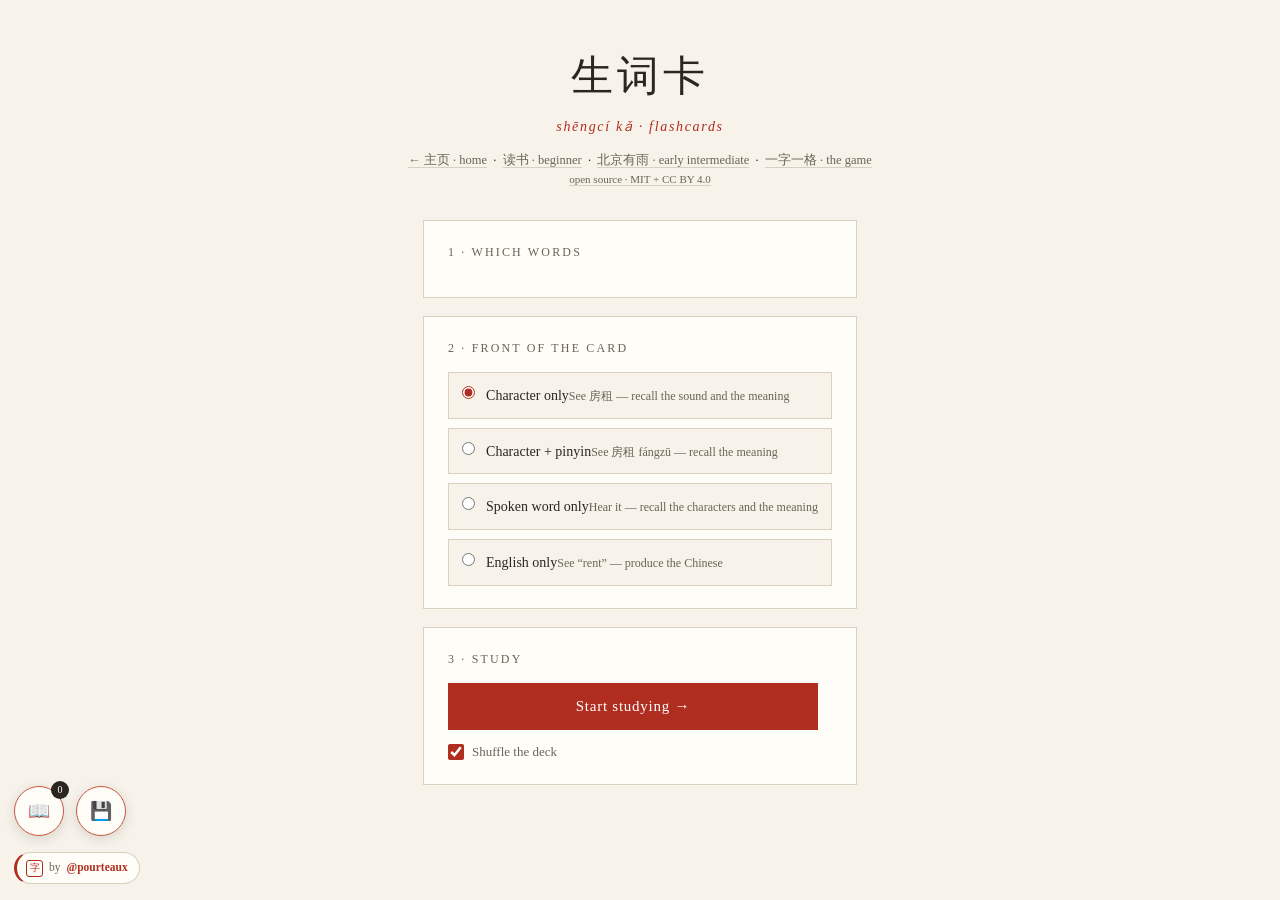
==== commit dde9075a: "Reclassify 87 mistagged essential words as HSK 3, note 行's dual reading vocab-508.json words matchin" ====
--- a/cards-template.html
+++ b/cards-template.html
@@ -268,7 +268,7 @@
     <a href="index.html">← 主页 · home</a> &nbsp;·&nbsp;
     <a href="read.html">读书 · beginner</a> &nbsp;·&nbsp;
     <a href="intermediate.html">北京有雨 · early intermediate</a> &nbsp;·&nbsp;
-    <a href="game.html">一字一格 · the game</a>
+    <a href="game.html">一字一格 · the game</a><br><a href="license.html" style="font-size:11px">open source · MIT + CC BY 4.0</a>
   </p>
 </header>
 
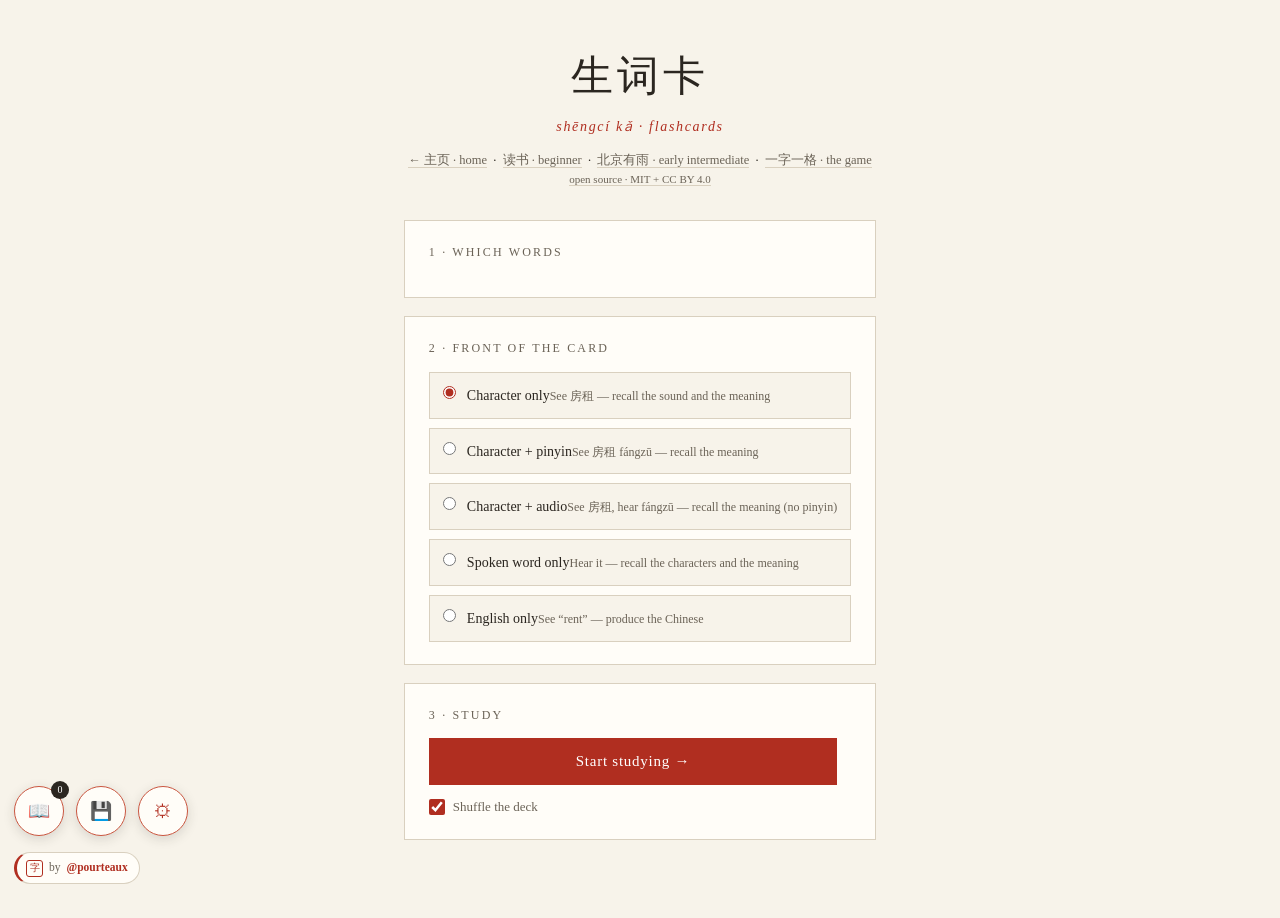
==== commit d59b40fb: "Add missed-word tracking, settings/voice panel, and credit badge Introduces a shared "missed" store " ====
--- a/cards-template.html
+++ b/cards-template.html
@@ -200,7 +200,41 @@
 }
 #dr-backup button:hover{border-color:var(--seal);color:var(--seal);background:#fbeeec}
 .bk-note{font-size:11.5px;color:var(--ink-soft);font-style:italic;line-height:1.45;margin-top:4px}
-@media (max-width:700px){ #save-btn{bottom:16px} #savePanel{bottom:74px} #vocab-btn{bottom:16px} #vocabPanel{bottom:74px} }
+
+/* ---- settings ---- */
+#settings-btn{
+  position:fixed;left:138px;bottom:64px;z-index:110;width:50px;height:50px;border-radius:50%;
+  background:var(--card);color:var(--seal);border:1.5px solid var(--seal-soft);cursor:pointer;font-size:18px;
+  box-shadow:0 3px 12px rgba(43,38,32,.15);transition:transform .15s,background .15s,color .15s;
+  display:flex;align-items:center;justify-content:center;padding:0;
+}
+#settings-btn:hover{transform:scale(1.07) rotate(28deg);background:var(--seal);color:#fff;border-color:var(--seal)}
+#settings-scrim{position:fixed;inset:0;background:rgba(43,38,32,.3);z-index:106;opacity:0;pointer-events:none;transition:opacity .2s}
+#settings-scrim.on{opacity:1;pointer-events:auto}
+#settingsPanel{
+  position:fixed;left:138px;bottom:122px;z-index:111;width:min(320px,calc(100vw - 28px));
+  background:var(--card);border:1px solid var(--line);box-shadow:0 10px 34px rgba(43,38,32,.22);
+  opacity:0;pointer-events:none;transform:translateY(8px);transition:opacity .16s,transform .16s;
+}
+#settingsPanel.open{opacity:1;pointer-events:auto;transform:translateY(0)}
+#settingsPanel .sp-head{padding:14px 40px 6px 18px;position:relative}
+#settingsPanel .sp-head h2{font-weight:400;font-size:14px;letter-spacing:.05em}
+#settingsPanel .sp-close{position:absolute;right:12px;top:12px;background:none;border:none;font-size:16px;color:var(--ink-soft);cursor:pointer}
+#dr-voice{padding:12px 18px 16px}
+.dr-voice-row{display:flex;align-items:center;gap:10px;margin-bottom:10px}
+.dr-voice-row label{font-size:11px;letter-spacing:.1em;text-transform:uppercase;color:var(--ink-soft);min-width:44px}
+.dr-voice-row select{flex:1;font-family:inherit;font-size:12.5px;color:var(--ink);background:var(--paper);border:1px solid var(--line);padding:5px 8px;min-width:0}
+.dr-voice-row input[type=range]{flex:1;accent-color:var(--seal)}
+.dr-voice-row #rateVal{font-size:11.5px;color:var(--seal);min-width:34px;text-align:right}
+#voiceTestBtn{flex:none;width:26px;height:26px;border-radius:50%;border:1px solid var(--seal-soft);background:var(--card);color:var(--seal-soft);cursor:pointer;font-size:10px;display:flex;align-items:center;justify-content:center;padding:0}
+#voiceTestBtn:hover{background:var(--seal-soft);color:#fff}
+#voiceNote{font-size:11.5px;color:var(--ink-soft);font-style:italic;line-height:1.4}
+
+@media (max-width:700px){
+  #save-btn{bottom:16px} #savePanel{bottom:74px}
+  #vocab-btn{bottom:16px} #vocabPanel{bottom:74px}
+  #settings-btn{bottom:16px} #settingsPanel{bottom:74px}
+}
 
 /* ---- vocab list ---- */
 #vocab-btn{
@@ -286,6 +320,8 @@
         <span><span class="lab">Character only</span><span class="sub">See 房租 — recall the sound and the meaning</span></span></label>
       <label data-mode="hzpy"><input type="radio" name="front" value="hzpy">
         <span><span class="lab">Character + pinyin</span><span class="sub">See 房租 fángzū — recall the meaning</span></span></label>
+      <label data-mode="hzaudio" class="needs-tts"><input type="radio" name="front" value="hzaudio">
+        <span><span class="lab">Character + audio</span><span class="sub">See 房租, hear fángzū — recall the meaning (no pinyin)</span></span></label>
       <label data-mode="audio" class="needs-tts"><input type="radio" name="front" value="audio">
         <span><span class="lab">Spoken word only</span><span class="sub">Hear it — recall the characters and the meaning</span></span></label>
       <label data-mode="en"><input type="radio" name="front" value="en">
@@ -299,7 +335,7 @@
       <button id="startBtn">Start studying →</button>
       <span id="deckCount"></span>
     </div>
-    <div class="shufflerow"><input type="checkbox" id="shuffleChk" checked><label for="shuffleChk">Shuffle the deck</label></div>
+    <div class="shufflerow"><input type="checkbox" id="shuffleChk" checked autocomplete="off"><label for="shuffleChk">Shuffle the deck</label></div>
   </div>
 </div>
 
@@ -382,6 +418,28 @@
     </div>
     <input type="file" id="bkFile" accept="application/json,.json" style="display:none">
     <div class="bk-note" id="bkNote">Your stars and known words live in this browser only. Back them up to move to another device.</div>
+  </div>
+</div>
+
+<button id="settings-btn" title="Settings">⚙</button>
+<div id="settings-scrim"></div>
+<div id="settingsPanel">
+  <div class="sp-head">
+    <h2><span class="hanzi">设置</span> · Settings</h2>
+    <button class="sp-close" id="settings-close">✕</button>
+  </div>
+  <div id="dr-voice">
+    <div class="dr-voice-row">
+      <label for="voiceSelect">Voice</label>
+      <select id="voiceSelect"></select>
+      <button id="voiceTestBtn" title="Test this voice">▶</button>
+    </div>
+    <div class="dr-voice-row">
+      <label for="rateRange">Speed</label>
+      <input type="range" id="rateRange" min="0.6" max="1.2" step="0.02">
+      <span id="rateVal"></span>
+    </div>
+    <div id="voiceNote"></div>
   </div>
 </div>
 
@@ -568,7 +626,19 @@
   return s;
 }
 function bestVoices(){ return ttsVoices.map(v=>({v,s:voiceScore(v)})).filter(x=>x.s>=0).sort((a,b)=>b.s-a.s).map(x=>x.v); }
-function loadVoices(){ try{ ttsVoices=window.speechSynthesis.getVoices()||[]; }catch(e){} }
+function populateVoiceSelect(){
+  const sel=$('#voiceSelect'); if(!sel) return;
+  const zh=bestVoices(), note=$('#voiceNote');
+  if(!zh.length){ sel.innerHTML='<option value="">(no Chinese voice found)</option>'; sel.disabled=true;
+    if(note) note.textContent='Your browser has no Chinese voice installed — try Chrome or Edge.'; return; }
+  sel.disabled=false;
+  sel.innerHTML=zh.map(v=>`<option value="${v.name}">${v.name}${v.localService?'':' ☁'}</option>`).join('');
+  const match=zh.find(v=>v.name===ttsVoiceName);
+  sel.value=match?match.name:zh[0].name;
+  if(!match) ttsVoiceName=sel.value;
+  if(note) note.textContent=zh.length>1?`${zh.length} Chinese voices found (☁ = higher-quality cloud voice).`:'';
+}
+function loadVoices(){ try{ ttsVoices=window.speechSynthesis.getVoices()||[]; }catch(e){} populateVoiceSelect(); }
 if('speechSynthesis' in window){ loadVoices(); window.speechSynthesis.onvoiceschanged=loadVoices; }
 else{ document.documentElement.classList.add('no-tts'); }
 function speak(text){
@@ -586,6 +656,29 @@
   }catch(e){}
 }
 
+/* ---------- settings panel ---------- */
+(function(){
+  const panel=$('#settingsPanel'), scrim=$('#settings-scrim');
+  function openSettings(){ panel.classList.add('open'); scrim.classList.add('on'); }
+  function closeSettings(){ panel.classList.remove('open'); scrim.classList.remove('on'); }
+  $('#settings-btn').addEventListener('click',openSettings);
+  $('#settings-close').addEventListener('click',closeSettings);
+  scrim.addEventListener('click',closeSettings);
+
+  const rateRange=$('#rateRange'), rateVal=$('#rateVal');
+  rateRange.value=ttsRate; rateVal.textContent=ttsRate.toFixed(2)+'x';
+  rateRange.addEventListener('input',()=>{
+    ttsRate=parseFloat(rateRange.value);
+    rateVal.textContent=ttsRate.toFixed(2)+'x';
+    try{ localStorage.setItem('manmandu-rate',ttsRate); }catch(e){}
+  });
+  $('#voiceSelect').addEventListener('change',e=>{
+    ttsVoiceName=e.target.value;
+    try{ localStorage.setItem('manmandu-voice-name',ttsVoiceName); }catch(e){}
+  });
+  $('#voiceTestBtn').addEventListener('click',()=>speak('北京又开始下雨了。'));
+})();
+
 /* ---------- filters ---------- */
 const ALL=Object.keys(VOCAB).filter(w=>VOCAB[w].l!=='name');
 const FILTERS=[
@@ -596,30 +689,43 @@
   {id:'essential', label:'Essentials', test:w=>VOCAB[w].l==='essential'},
   {id:'starred', label:'★ Starred',  test:w=>YZYG.isStarred(w), gold:true},
   {id:'seen',   label:'Words I’ve read', test:w=>YZYG.isSeen(w)},
-  {id:'unknown',label:'Not yet known',   test:w=>!YZYG.isKnown(w)}
+  {id:'known',  label:'✓ Known',     test:w=>YZYG.isKnown(w)},
+  {id:'unknown',label:'Not yet known',   test:w=>!YZYG.isKnown(w)},
+  {id:'missed', label:'✗ Missed',    test:w=>YZYG.isMissed(w)}
 ];
-let activeFilter='all';
-
-function deckFor(id){
-  const f=FILTERS.find(x=>x.id===id);
-  return ALL.filter(f.test);
+/* multiple chips can be active at once (union of their words); 'all' is exclusive */
+let activeFilters=new Set(['all']);
+
+function deckFor(ids){
+  const idArr=ids instanceof Set ? [...ids] : [].concat(ids);
+  if(idArr.includes('all')) return ALL.slice();
+  const tests=FILTERS.filter(f=>idArr.includes(f.id)).map(f=>f.test);
+  if(!tests.length) return [];
+  return ALL.filter(w=>tests.some(t=>t(w)));
 }
 function renderChips(){
   const box=$('#filterChips');
   box.innerHTML=FILTERS.map(f=>{
-    const n=deckFor(f.id).length;
-    return `<button class="chip${f.gold?' gold':''}${activeFilter===f.id?' on':''}" data-f="${f.id}"${n?'':' disabled'}>`+
+    const n=deckFor([f.id]).length;
+    return `<button class="chip${f.gold?' gold':''}${activeFilters.has(f.id)?' on':''}" data-f="${f.id}"${n?'':' disabled'}>`+
            `${f.label}<span class="n">${n}</span></button>`;
   }).join('');
   updateDeckCount();
 }
 $('#filterChips').addEventListener('click',e=>{
   const c=e.target.closest('.chip'); if(!c||c.disabled) return;
-  activeFilter=c.dataset.f;
+  const id=c.dataset.f;
+  if(id==='all'){
+    activeFilters=new Set(['all']);
+  }else{
+    activeFilters.delete('all');
+    if(activeFilters.has(id)) activeFilters.delete(id); else activeFilters.add(id);
+    if(!activeFilters.size) activeFilters=new Set(['all']);
+  }
   renderChips();
 });
 function updateDeckCount(){
-  const n=deckFor(activeFilter).length;
+  const n=deckFor(activeFilters).length;
   $('#deckCount').innerHTML=n?`<b>${n}</b> card${n===1?'':'s'} in this deck`:'nothing to study here yet';
   $('#startBtn').disabled=!n;
 }
@@ -634,6 +740,10 @@
 
 /* ---------- session ---------- */
 let deck=[], idx=0, flipped=false, got=0, missed=[], starsAdded=0;
+
+/* browsers restore checkbox state on reload/back-forward, silently overriding
+   the HTML default — force shuffle back on so a stale unchecked state can't stick */
+$('#shuffleChk').checked=true;
 
 function shuffle(a){ for(let i=a.length-1;i>0;i--){ const j=Math.floor(Math.random()*(i+1)); [a[i],a[j]]=[a[j],a[i]]; } return a; }
 
@@ -647,7 +757,7 @@
   $('#pTotal').textContent=deck.length;
   showCard();
 }
-$('#startBtn').addEventListener('click',()=>startSession(deckFor(activeFilter)));
+$('#startBtn').addEventListener('click',()=>startSession(deckFor(activeFilters)));
 
 function showCard(){
   if(idx>=deck.length){ finish(); return; }
@@ -668,6 +778,11 @@
     body.innerHTML=`<div class="fc-hz hanzi">${w}</div><div class="fc-hint">tap to reveal</div>`;
   }else if(frontMode==='hzpy'){
     body.innerHTML=`<div class="fc-hz hanzi">${w}</div><div class="fc-py">${v.p}</div><div class="fc-hint">tap to reveal</div>`;
+  }else if(frontMode==='hzaudio'){
+    body.innerHTML=`<div class="fc-hz hanzi">${w}</div>`+
+                   `<button class="fc-replay" id="replayFront">🔊 hear it again</button>`+
+                   `<div class="fc-hint">tap to reveal</div>`;
+    speak(w);
   }else if(frontMode==='audio'){
     body.innerHTML=`<button class="fc-audio" id="playFront" aria-label="Play the word">🔊</button>`+
                    `<button class="fc-replay" id="replayFront">play again</button>`+
@@ -691,7 +806,7 @@
     `<div class="fc-lv">${v.l}</div>`+
     `<button class="fc-replay needs-tts" id="replayBack">🔊 hear it again</button>`;
   $('#answers').classList.remove('hidden');
-  if(frontMode!=='audio') speak(w);
+  if(frontMode!=='audio' && frontMode!=='hzaudio') speak(w);
 }
 
 $('#card').addEventListener('click',e=>{
@@ -710,8 +825,8 @@
 function answer(ok){
   if(!flipped) return;
   const w=deck[idx];
-  if(ok){ got++; YZYG.markKnown(w); }
-  else { missed.push(w); YZYG.unmarkKnown(w); }
+  if(ok){ got++; YZYG.markKnown(w); YZYG.unmarkMissed(w); }
+  else { missed.push(w); YZYG.unmarkKnown(w); YZYG.markMissed(w); }
   idx++;
   showCard();
 }
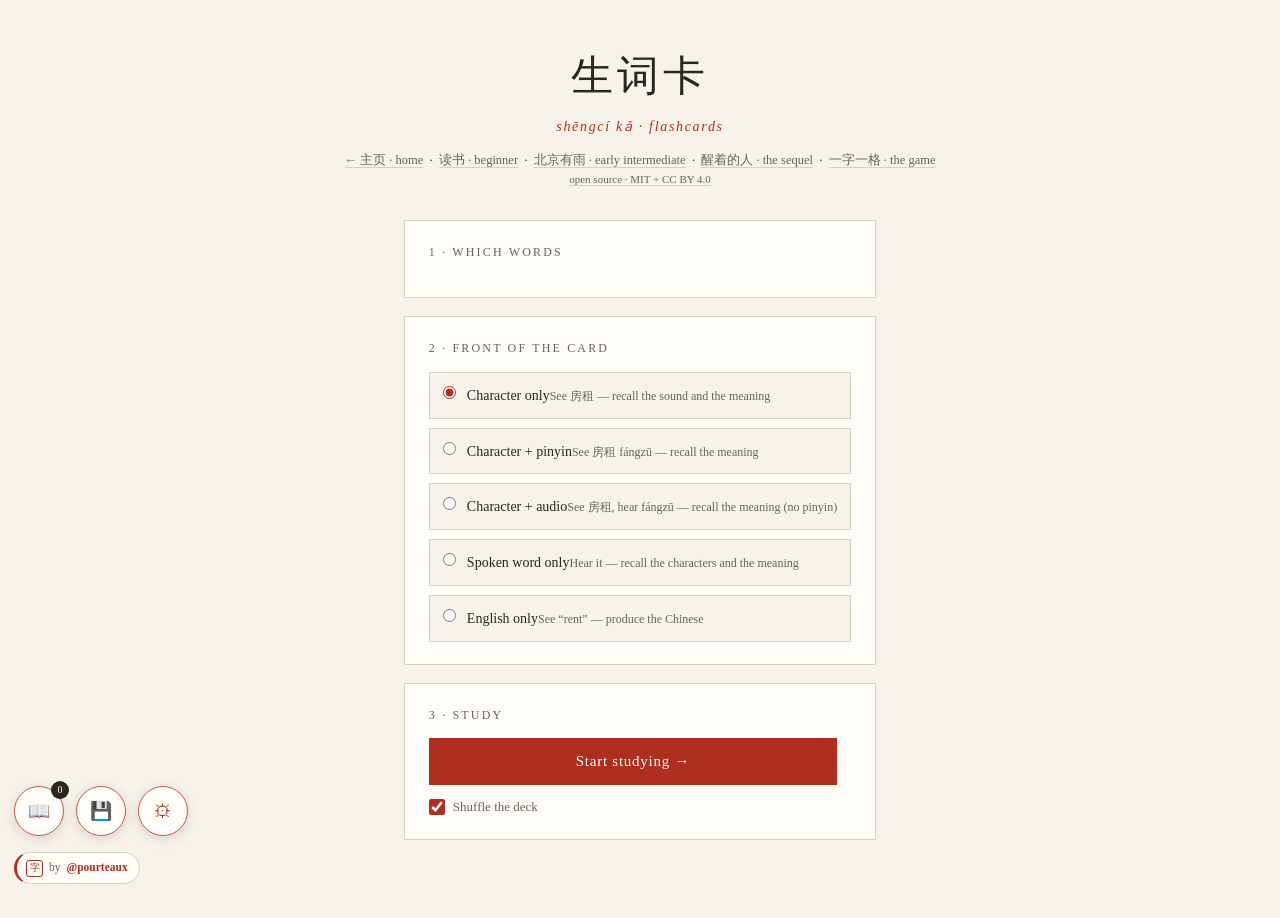
==== commit ee03443d: "Add second novel 醒着的人, restructure homepage around stories A sequel to 北京有雨 following Zhou Yuan and " ====
--- a/cards-template.html
+++ b/cards-template.html
@@ -302,6 +302,7 @@
     <a href="index.html">← 主页 · home</a> &nbsp;·&nbsp;
     <a href="read.html">读书 · beginner</a> &nbsp;·&nbsp;
     <a href="intermediate.html">北京有雨 · early intermediate</a> &nbsp;·&nbsp;
+    <a href="awake.html">醒着的人 · the sequel</a> &nbsp;·&nbsp;
     <a href="game.html">一字一格 · the game</a><br><a href="license.html" style="font-size:11px">open source · MIT + CC BY 4.0</a>
   </p>
 </header>
@@ -680,7 +681,7 @@
 })();
 
 /* ---------- filters ---------- */
-const ALL=Object.keys(VOCAB).filter(w=>VOCAB[w].l!=='name');
+const ALL=Object.keys(VOCAB).filter(w=>VOCAB[w].l!=='name'&&VOCAB[w].l!=='extra');
 const FILTERS=[
   {id:'all',    label:'All words',   test:w=>true},
   {id:'HSK 1',  label:'HSK 1',       test:w=>VOCAB[w].l==='HSK 1'||VOCAB[w].l==='bonus'},
